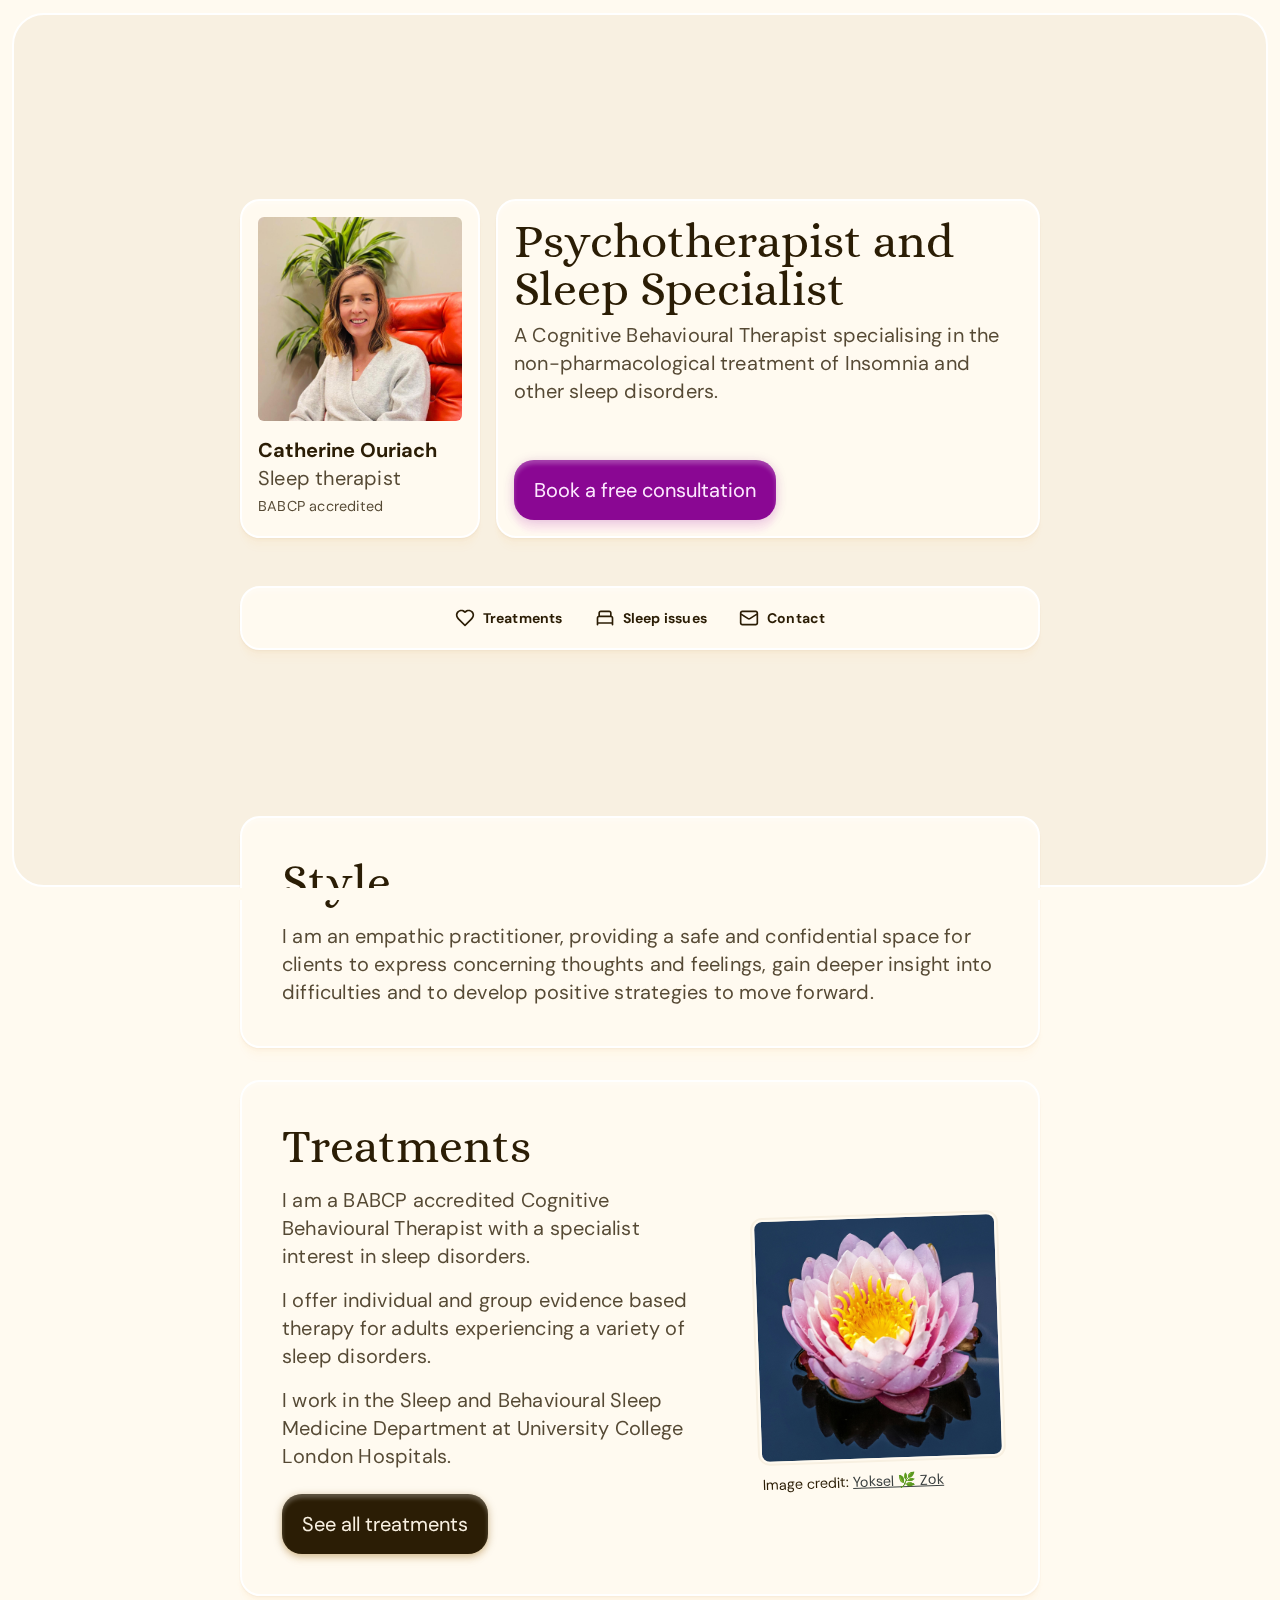
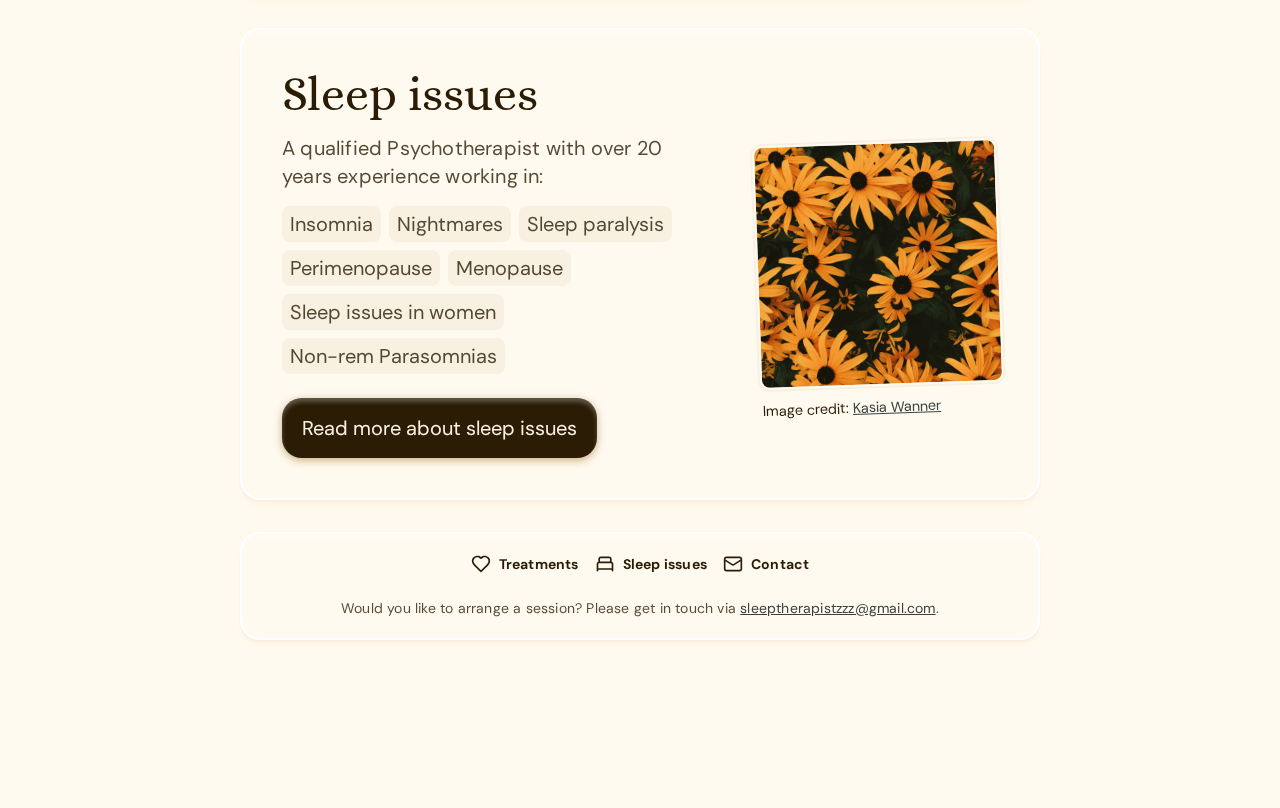
==== index.html @ 9932d6ea "Rename 2025 to index; reset home links" ====
<!doctype html>
<html lang="en">
<head>
    <meta charset="utf-8">
    <title>Catherine Ouriach - Psychotherapist, North London and remote</title>

    <link rel="shortcut icon" type="image/png" href=""/>

    <meta name="description" content="Providing a safe and confidential space for clients online or face to face in North London.">
    <meta name="author" content="Luis Ouriach">
    <meta name="viewport" content="width=device-width, initial-scale=1">

    <meta property="og:title" content="Catherine Ouriach - Psychotherapist, North London and remote" />
    <meta property="og:description" content="Providing a safe and confidential space for clients online or face to face in North London.">
    <meta property="og:image" content="https://raw.githubusercontent.com/louriach/copsychotherapy/master/catherine-ouriach-psychotherapy-share-og.jpg">
    <meta property="og:url" content="https://cospychotherapy.uk/">
    <meta name="twitter:card" content="summary_large_image">

    <meta property="og:site_name" content="Catherine Ouriach - Psychotherapist">
    <meta name="twitter:image:alt" content="Providing a safe and confidential space for clients online or face to face in North London.">

    <link rel="preconnect" href="https://fonts.googleapis.com">
    <link href="https://fonts.googleapis.com/css2?family=Alice&display=swap" rel="stylesheet">
    <link href="https://fonts.googleapis.com/css2?family=DM+Mono:ital,wght@0,300;0,400;0,500;1,300;1,400;1,500&family=DM+Sans:ital,opsz,wght@0,9..40,100..1000;1,9..40,100..1000&display=swap" rel="stylesheet">
    
    <link rel="stylesheet" type="text/css" href="styles.css"/>

</head>

<body>

    <div class="page-border page-border-full"></div>
    <div class="page-border page-border-bottom"></div>
    <div class="page-border page-border-top"></div>

    <div class="container">

        <div class="hero">

            <div class="hero-grid">
                <div class="card card-header">
                    <div>
                        <img src="catherine-ouriach-sleeptherapistzzz.jpg" class="avatar" alt="Catherine Ouriach">
                        <h1 class="text strong">Catherine Ouriach</h1>
                        <p>Sleep therapist</p>
                        <p class="text-small">BABCP accredited</p>
                    </div>
                </div>
    
                <div class="card card-header">
                    <div class="title">
                        <h1 class="card-title">
                            Psychotherapist and Sleep Specialist
                        </h1>
                        <p>
                            A Cognitive Behavioural Therapist specialising in the non-pharmacological treatment of Insomnia and other sleep disorders.
                        </p>
                    </div>
                    <a class="button-link button-link-primary" href="book.html">Book a free consultation</a>
                </div>
            </div>
            <header class="menu header">
                <nav>
                    <ul>
                        <li>
                            <a href="treatments.html" class="nav-link">
                                <svg class="nav-icon" width="20" height="20" viewBox="0 0 20 20" fill="none" xmlns="http://www.w3.org/2000/svg">
                                    <path fill-rule="evenodd" clip-rule="evenodd" d="M2.42049 3.25301C3.43631 2.23719 4.81406 1.6665 6.25065 1.6665C7.06747 1.6665 7.81164 1.78332 8.53966 2.10041C9.05039 2.32285 9.5274 2.63265 10.0007 3.03263C10.4739 2.63265 10.9509 2.32285 11.4616 2.10041C12.1897 1.78332 12.9338 1.6665 13.7506 1.6665C15.1872 1.6665 16.565 2.23719 17.5808 3.25301C18.5966 4.26883 19.1673 5.64658 19.1673 7.08317C19.1673 9.36803 17.6595 11.0441 16.4202 12.2588L10.5899 18.0891C10.2645 18.4145 9.73683 18.4145 9.41139 18.0891L3.58302 12.2607C2.32933 11.0482 0.833984 9.37434 0.833984 7.08317C0.833984 5.64658 1.40467 4.26883 2.42049 3.25301ZM6.25065 3.33317C5.25609 3.33317 4.30226 3.72826 3.599 4.43152C2.89574 5.13478 2.50065 6.08861 2.50065 7.08317C2.50065 8.62222 3.50123 9.86359 4.7465 11.0673L4.75657 11.0772L10.0007 16.3213L15.2507 11.0713C16.4942 9.85279 17.5006 8.61313 17.5006 7.08317C17.5006 6.08861 17.1056 5.13478 16.4023 4.43152C15.699 3.72826 14.7452 3.33317 13.7506 3.33317C13.1008 3.33317 12.595 3.42468 12.1272 3.62843C11.654 3.83453 11.1674 4.17826 10.5899 4.75576C10.2645 5.0812 9.73683 5.0812 9.41139 4.75576C8.83389 4.17826 8.34734 3.83453 7.87414 3.62843C7.40633 3.42468 6.9005 3.33317 6.25065 3.33317Z"/>
                                </svg>                                
                                Treatments
                            </a>
                        </li>
                        <li>
                            <a href="sleep.html" class="nav-link">
                                <svg class="nav-icon"  width="20" height="20" viewBox="0 0 20 20" fill="none" xmlns="http://www.w3.org/2000/svg">
                                    <path fill-rule="evenodd" clip-rule="evenodd" d="M5.83268 4.16667C5.61167 4.16667 5.39971 4.25446 5.24343 4.41074C5.08715 4.56702 4.99935 4.77899 4.99935 5V7.5H14.9993V5C14.9993 4.77899 14.9116 4.56702 14.7553 4.41074C14.599 4.25446 14.387 4.16667 14.166 4.16667H5.83268ZM16.666 7.64298V5C16.666 4.33696 16.4026 3.70107 15.9338 3.23223C15.4649 2.76339 14.8291 2.5 14.166 2.5H5.83268C5.16964 2.5 4.53376 2.76339 4.06492 3.23223C3.59607 3.70107 3.33268 4.33696 3.33268 5V7.64298C2.98443 7.76611 2.66442 7.96606 2.39825 8.23223C1.92941 8.70107 1.66602 9.33696 1.66602 10V16.6667C1.66602 17.1269 2.03911 17.5 2.49935 17.5C2.95959 17.5 3.33268 17.1269 3.33268 16.6667V15.8333H16.666V16.6667C16.666 17.1269 17.0391 17.5 17.4993 17.5C17.9596 17.5 18.3327 17.1269 18.3327 16.6667V10C18.3327 9.33696 18.0693 8.70107 17.6005 8.23223C17.3343 7.96606 17.0143 7.76611 16.666 7.64298ZM16.666 14.1667V10C16.666 9.77899 16.5782 9.56703 16.4219 9.41074C16.2657 9.25446 16.0537 9.16667 15.8327 9.16667H4.16602C3.945 9.16667 3.73304 9.25446 3.57676 9.41074C3.42048 9.56702 3.33268 9.77899 3.33268 10V14.1667H16.666Z"/>
                                </svg>                                                               
                                Sleep issues
                            </a>
                        </li>                                     
                        <li>
                            <a href="contact.html" class="nav-link">
                                <svg class="nav-icon"  width="20" height="20" viewBox="0 0 20 20" fill="none" xmlns="http://www.w3.org/2000/svg">
                                    <path fill-rule="evenodd" clip-rule="evenodd" d="M3.33409 4.16667C2.87385 4.16667 2.50076 4.53976 2.50076 5V5.37553L9.58672 9.87831C9.71095 9.95566 9.85438 9.99668 10.0008 9.99668C10.1471 9.99668 10.2906 9.95566 10.4148 9.87831C10.4154 9.87793 10.416 9.87754 10.4167 9.87715L17.5008 5.37553V5C17.5008 4.53976 17.1277 4.16667 16.6674 4.16667H3.33409ZM19.1674 5.8193V5C19.1674 3.61929 18.0481 2.5 16.6674 2.5H3.33409C1.95338 2.5 0.83409 3.61929 0.83409 5V5.81927C0.833949 5.82813 0.833949 5.83698 0.83409 5.84582V15C0.83409 16.3807 1.95338 17.5 3.33409 17.5H16.6674C18.0481 17.5 19.1674 16.3807 19.1674 15V5.84579C19.1676 5.83697 19.1676 5.82814 19.1674 5.8193ZM17.5008 7.35023L11.3015 11.2895C10.9117 11.5338 10.4608 11.6633 10.0008 11.6633C9.54067 11.6633 9.08987 11.5338 8.69998 11.2895L8.69547 11.2867L2.50076 7.35023V15C2.50076 15.4602 2.87385 15.8333 3.33409 15.8333H16.6674C17.1277 15.8333 17.5008 15.4602 17.5008 15V7.35023Z" />
                                </svg>                                                                                              
                                Contact
                            </a>
                        </li>                                                            
                    </ul>
                </nav>
            </header>
        </div>

        <div class="card">
            <div class="body">
                <h1 class="card-title">
                    Style
                </h1>
                <p>
                    I am an empathic practitioner, providing a safe and confidential space for clients to express concerning thoughts and feelings, gain deeper insight into difficulties and to develop positive strategies to move forward.
                </p>
            </div>
        </div> 

        <div class="card card-with-image">
            <div class="card-image">
                <figure>
                    <img src="co-lotus.jpg" alt="Lotus flower" />
                    <figcaption>Image credit: <a href="https://unsplash.com/@yoksel">Yoksel 🌿 Zok</a></figcaption>
                </figure>                
            </div>
            <div class="body">
                <h1 class="card-title">
                    Treatments
                </h1>
                <p>
                    I am a BABCP accredited Cognitive Behavioural Therapist with a specialist interest in sleep disorders.
                </p>
                <p>
                    I offer individual and group evidence based therapy for adults experiencing a variety of sleep disorders.
                </p> 
                <p>
                    I work in the Sleep and Behavioural Sleep Medicine Department at University College London Hospitals.
                </p>
                <div class="mt-1">
                    <a class="button-link button-link-alt" href="treatments.html">See all treatments</a>
                </div>
            </div>
        </div>
        
        <div class="card card-with-image">
            <div class="card-image">
                <figure>
                    <img src="co-sunflowers.jpg" alt="Sunflowers" />
                    <figcaption>Image credit: <a href="https://unsplash.com/@tueio">Kasia Wanner</a></figcaption>
                </figure>                  
            </div>
            <div class="body">
                <h1 class="card-title">
                    Sleep issues
                </h1>
                <p>
                    A qualified Psychotherapist with over 20 years experience working in:
                </p>
                <div class="pill-list">
                    <span class="pill">Insomnia</span>
                    <span class="pill">Nightmares</span>
                    <span class="pill">Sleep paralysis</span>
                    <span class="pill">Perimenopause</span>
                    <span class="pill">Menopause</span>
                    <span class="pill">Sleep issues in women</span>
                    <span class="pill">Non-rem Parasomnias</span>
                </div>
                <div class="mt-1">
                    <a class="button-link button-link-alt" href="sleep.html">Read more about sleep issues</a>
                </div>
            </div>
        </div>            

        <footer class="menu footer">
            <nav class="footer-nav">
                <ul>
                    <li>
                        <a href="treatments.html" class="nav-link">
                            <svg class="nav-icon" width="20" height="20" viewBox="0 0 20 20" fill="none" xmlns="http://www.w3.org/2000/svg">
                                <path fill-rule="evenodd" clip-rule="evenodd" d="M2.42049 3.25301C3.43631 2.23719 4.81406 1.6665 6.25065 1.6665C7.06747 1.6665 7.81164 1.78332 8.53966 2.10041C9.05039 2.32285 9.5274 2.63265 10.0007 3.03263C10.4739 2.63265 10.9509 2.32285 11.4616 2.10041C12.1897 1.78332 12.9338 1.6665 13.7506 1.6665C15.1872 1.6665 16.565 2.23719 17.5808 3.25301C18.5966 4.26883 19.1673 5.64658 19.1673 7.08317C19.1673 9.36803 17.6595 11.0441 16.4202 12.2588L10.5899 18.0891C10.2645 18.4145 9.73683 18.4145 9.41139 18.0891L3.58302 12.2607C2.32933 11.0482 0.833984 9.37434 0.833984 7.08317C0.833984 5.64658 1.40467 4.26883 2.42049 3.25301ZM6.25065 3.33317C5.25609 3.33317 4.30226 3.72826 3.599 4.43152C2.89574 5.13478 2.50065 6.08861 2.50065 7.08317C2.50065 8.62222 3.50123 9.86359 4.7465 11.0673L4.75657 11.0772L10.0007 16.3213L15.2507 11.0713C16.4942 9.85279 17.5006 8.61313 17.5006 7.08317C17.5006 6.08861 17.1056 5.13478 16.4023 4.43152C15.699 3.72826 14.7452 3.33317 13.7506 3.33317C13.1008 3.33317 12.595 3.42468 12.1272 3.62843C11.654 3.83453 11.1674 4.17826 10.5899 4.75576C10.2645 5.0812 9.73683 5.0812 9.41139 4.75576C8.83389 4.17826 8.34734 3.83453 7.87414 3.62843C7.40633 3.42468 6.9005 3.33317 6.25065 3.33317Z"/>
                            </svg>                                
                            Treatments
                        </a>
                    </li>
                    <li>
                        <a href="sleep.html" class="nav-link">
                            <svg class="nav-icon"  width="20" height="20" viewBox="0 0 20 20" fill="none" xmlns="http://www.w3.org/2000/svg">
                                <path fill-rule="evenodd" clip-rule="evenodd" d="M5.83268 4.16667C5.61167 4.16667 5.39971 4.25446 5.24343 4.41074C5.08715 4.56702 4.99935 4.77899 4.99935 5V7.5H14.9993V5C14.9993 4.77899 14.9116 4.56702 14.7553 4.41074C14.599 4.25446 14.387 4.16667 14.166 4.16667H5.83268ZM16.666 7.64298V5C16.666 4.33696 16.4026 3.70107 15.9338 3.23223C15.4649 2.76339 14.8291 2.5 14.166 2.5H5.83268C5.16964 2.5 4.53376 2.76339 4.06492 3.23223C3.59607 3.70107 3.33268 4.33696 3.33268 5V7.64298C2.98443 7.76611 2.66442 7.96606 2.39825 8.23223C1.92941 8.70107 1.66602 9.33696 1.66602 10V16.6667C1.66602 17.1269 2.03911 17.5 2.49935 17.5C2.95959 17.5 3.33268 17.1269 3.33268 16.6667V15.8333H16.666V16.6667C16.666 17.1269 17.0391 17.5 17.4993 17.5C17.9596 17.5 18.3327 17.1269 18.3327 16.6667V10C18.3327 9.33696 18.0693 8.70107 17.6005 8.23223C17.3343 7.96606 17.0143 7.76611 16.666 7.64298ZM16.666 14.1667V10C16.666 9.77899 16.5782 9.56703 16.4219 9.41074C16.2657 9.25446 16.0537 9.16667 15.8327 9.16667H4.16602C3.945 9.16667 3.73304 9.25446 3.57676 9.41074C3.42048 9.56702 3.33268 9.77899 3.33268 10V14.1667H16.666Z"/>
                            </svg>                                                               
                            Sleep issues
                        </a>
                    </li>                                                                                             
                    <li>
                        <a href="contact.html" class="nav-link">
                            <svg class="nav-icon"  width="20" height="20" viewBox="0 0 20 20" fill="none" xmlns="http://www.w3.org/2000/svg">
                                <path fill-rule="evenodd" clip-rule="evenodd" d="M3.33409 4.16667C2.87385 4.16667 2.50076 4.53976 2.50076 5V5.37553L9.58672 9.87831C9.71095 9.95566 9.85438 9.99668 10.0008 9.99668C10.1471 9.99668 10.2906 9.95566 10.4148 9.87831C10.4154 9.87793 10.416 9.87754 10.4167 9.87715L17.5008 5.37553V5C17.5008 4.53976 17.1277 4.16667 16.6674 4.16667H3.33409ZM19.1674 5.8193V5C19.1674 3.61929 18.0481 2.5 16.6674 2.5H3.33409C1.95338 2.5 0.83409 3.61929 0.83409 5V5.81927C0.833949 5.82813 0.833949 5.83698 0.83409 5.84582V15C0.83409 16.3807 1.95338 17.5 3.33409 17.5H16.6674C18.0481 17.5 19.1674 16.3807 19.1674 15V5.84579C19.1676 5.83697 19.1676 5.82814 19.1674 5.8193ZM17.5008 7.35023L11.3015 11.2895C10.9117 11.5338 10.4608 11.6633 10.0008 11.6633C9.54067 11.6633 9.08987 11.5338 8.69998 11.2895L8.69547 11.2867L2.50076 7.35023V15C2.50076 15.4602 2.87385 15.8333 3.33409 15.8333H16.6674C17.1277 15.8333 17.5008 15.4602 17.5008 15V7.35023Z" />
                            </svg>                                                                                              
                            Contact
                        </a>
                    </li>   
                    <li>
                        Would you like to arrange a session? Please get in touch via <a href="mailto:sleeptherapistzzz@gmail.com">sleeptherapistzzz@gmail.com</a>.
                    </li>
                </ul>
            </nav>
        </footer>
    </div>

    
<script async src="https://www.googletagmanager.com/gtag/js?id=UA-164717998-1"></script>
<script>
  window.dataLayer = window.dataLayer || [];
  function gtag(){dataLayer.push(arguments);}
  gtag('js', new Date());

  gtag('config', 'UA-164717998-1');
</script>

<script>

    let scrollpos = window.scrollY
    const header = document.querySelector("header")
    const scrollPosition = '768'

    const add_class_on_scroll = () => header.classList.add("scrolled")
    const remove_class_on_scroll = () => header.classList.remove("scrolled")

    window.addEventListener('scroll', function() { 
    scrollpos = window.scrollY;

    if (scrollpos >= scrollPosition) { add_class_on_scroll() }
    else { remove_class_on_scroll() }
    })

    var sticky = header.offsetTop;

    function myFunction() {
    if (window.scrollpos > sticky) {
        header.classList.add("sticky");
    } else {
        header.classList.remove("sticky");
    }
    }  

</script>

</body>
</html>
---- styles.css ----
/* http://meyerweb.com/eric/tools/css/reset/ 
   v2.0 | 20110126
   License: none (public domain)
*/

html, body, div, span, applet, object, iframe,
h1, h2, h3, h4, h5, h6, p, blockquote, pre,
a, abbr, acronym, address, big, cite, code,
del, dfn, em, img, ins, kbd, q, s, samp,
small, strike, strong, sub, sup, tt, var,
b, u, i, center,
dl, dt, dd, ol, ul, li,
fieldset, form, label, legend,
table, caption, tbody, tfoot, thead, tr, th, td,
article, aside, canvas, details, embed, 
figure, figcaption, footer, header, hgroup, 
menu, nav, output, ruby, section, summary,
time, mark, audio, video {
	margin: 0;
	padding: 0;
	border: 0;
	font-size: 100%;
	font: inherit;
	vertical-align: baseline;
}
/* HTML5 display-role reset for older browsers */
article, aside, details, figcaption, figure, 
footer, header, hgroup, menu, nav, section {
	display: block;
}

body {
	line-height: 1;
}

body, html {
    height: 100%;
    width: 100%;
}

:root {
    /* Primitives */
    --purple-strong: #8A0793;
    --purple-weak: #FDE8FF;

    /* Padding */
    --padding-card: 24px;
    --padding-card-inner: 16px;
    --padding-button: 16px 20px;

    /* Widths */
    --container-width: 800px;

    /* Colors */
    --color-yellow-soft: #F8F0E1;
    --color-yellow-bright: #FFFAF0;
    --color-yellow-strong: #2B1D05;
    --color-text: #2B1D05;
    --color-text-secondary: rgba(43, 29, 5, 0.8);
    --color-background-button-primary: var(--purple-strong);
    --color-foreground-button-primary: var(--purple-weak);
    --color-background-button-alt: var(--color-text);
    --color-foreground-button-alt: var(--color-yellow-soft);

    /* Radius */
    --radius-card: 20px;
    --radius-pill: 8px;

    /* Grid */
    --space-grid: 20px;
    --space-1: 8px;
    --space-2: 16px;
    --space-3: 24px;
    --space-4: 32px;
    --space-5: 48px;

    /* Shadows */
    --shadow-card: 0px 13px 5px rgba(255, 199, 96, 0.01), 0px 7px 4px rgba(255, 204, 109, 0.04), 0px 3px 3px rgba(209, 136, 0, 0.04), 0px 1px 2px rgba(126, 82, 0, 0.04), inset 0px 4px 4px rgba(255, 255, 255, 0.25);
    --shadow-button-primary: 0px 13px 5px rgba(244, 96, 255, 0.01), 0px 12px 4px rgba(245, 109, 255, 0.04), 0px 6px 16px rgba(195, 0, 209, 0.04), 0px 2px 12px rgba(118, 0, 126, 0.2), inset 0px 4px 4px rgba(255, 255, 255, 0.24);
    --shadow-button-alt: 0px 13px 5px rgba(255, 197, 96, 0.01), 0px 7px 4px rgba(255, 201, 109, 0.04), 0px 3px 3px rgba(209, 132, 0, 0.04), 0px 2px 8px rgba(126, 80, 0, 0.4), inset 0px 4px 4px rgba(255, 255, 255, 0.25);
    --shadow-header: 0px 13px 5px rgba(255, 197, 96, 0.01), 0px 7px 4px rgba(255, 201, 109, 0.04), 0px 3px 3px rgba(209, 132, 0, 0.04), 0px 2px 8px rgba(126, 80, 0, 0.4), inset 0px 4px 4px rgba(255, 255, 255, 0.25);

    /* Typography */
    --family-title: 'Alice', serif;
    --weight-title: 400;
    --size-title: 2rem;
    --size-title-secondary: 1.75rem;
    --size-title-tertiary: 1.5rem;
    --line-height-title: 100%;
    --family-body: 'DM Sans', sans-serif;
    --weight-body: 400;
    --size-body: 1.1rem;
    --line-height-body: 140%;
    --letter-spacing-body: .2px;
    --size-small: .9rem;
    --size-menu: 1rem;
}

@media all and (min-width: 768px) {
    :root {
        --space-grid: 32px;
        --space-1: 8px;
        --space-2: 16px;
        --space-3: 32px;
        --space-4: 48px;
        --space-5: 64px;
        --size-title: 3rem;
        --size-body: 1.25rem;
        --size-menu: 14px;
        --padding-card: 40px;
    }
}

a {
    color: #3b4040;
}

h1, h2, h3, h4, h5, h6, .serif {
    font-family: 'Alice', serif;
}

body {
    background-color: var(--color-yellow-bright);
    color: var(--color-text);    
    font-family: var(--family-body);
    font-weight: var(--weight-body);
    font-size: var(--size-body);
    line-height: var(--line-height-body);  
    padding: 20px 0;  
}

@media all and (min-width: 768px) {
    body {
        padding: var(--space-5) 0;
    }
}

p, li { 
    color: var(--color-text-secondary);
    letter-spacing: var(--letter-spacing-body);
}

li {
    list-style: inside;
}

figure {
    font-size: var(--size-small);
}

.strong {
    font-weight: 700;
}

.mt-1 {
    margin-top: var(--space-1);
}

.text {
    font-family: var(--family-body);
    font-size: var(--size-body);
    line-height: var(--line-height-body);
}

.text-small {
    font-size: var(--size-small);
}

.page-border {
    background: var(--color-yellow-soft);
    position: fixed;
}

.page-border-full {
    border: 2px solid white;
    bottom: 7px;
    left: 6px;
    right: 6px;
    top: 7px;
    border-radius: calc(var(--radius-card) + 12px);
    z-index: -1;
}

.page-border-bottom, .page-border-top {
    background-color: var(--color-yellow-bright);
}

.page-border-bottom {
    height: 6px;
    left: 6px;
    right: 6px;
    bottom: 0;
    z-index: 2;
}

.page-border-top {
    height: 6px;
    left: 6px;
    right: 6px;
    top: 0;
    border-radius: 0 0 var(--radius-card) var(--radius-card);
    z-index: 2;
}

@media all and (min-width: 768px) {
    .page-border-full {
        bottom: 13px;
        left: 12px;
        right: 12px;
        top: 13px;
    }

    .page-border-bottom {
        height: 12px;
        left: 12px;
        right: 12px;
    }

    .page-border-top {
        height: 12px;
        left: 12px;
        right: 12px;
    }
}

@keyframes containerFadeIn {
    0% {
        opacity: 0;
    }

    100% {
        opacity: 1;
    }
}

.container {
    animation: containerFadeIn 3s ease 0s 1 normal forwards;
    display: flex;
    flex-direction: column;
    gap: var(--space-grid);
    margin: auto;
    max-width: var(--container-width);
    padding-bottom: var(--space-4);
    width: calc(100% - 40px);
}

.hero {
    display: flex;
    flex-direction: column;
    justify-content: center;
    gap: var(--space-2);
}

@media all and (min-width: 768px) {
    .hero {
        height: 80vh;
        gap: var(--space-4);
    }
}

.hero-grid {
    border-radius: var(--radius-card);
    display: flex;
    flex-direction: column;
    gap: var(--space-2);
}

@media all and (min-width: 768px) {
    .hero-grid {
        display: grid;
        grid-template-columns: 240px 3fr;
        grid-template-rows: 1fr;
    }
}

.menu {
    align-items: center;
    background: var(--color-yellow-bright);
    border: 2px solid white;
    border-radius: var(--radius-card);
    box-shadow: var(--shadow-card);
    display: flex;
    font-size: var(--size-menu);
    justify-content: center;
    margin: 0;
    padding: 12px 16px;
    z-index: 3;
}

.menu ul {
    align-items: center;
    display: flex;
    flex-wrap: wrap;
    gap: var(--space-2);
    justify-content: center;
}

.menu li {
    list-style: none;
}

@media all and (max-width: 768px) {
    .menu ul {
            flex-wrap: wrap;
    }
    @keyframes headerFadeIn {
        0%, 50% {
            opacity: 0;
            margin-bottom: -100px;
        }

        75% {
            margin-bottom: 0;
            opacity: 1;
        }
    }

    .header {
        animation: headerFadeIn 2s ease 0s 1 normal forwards;
    }
}

@media all and (max-width: 768px) {
    .header {
        bottom: 12px;
        border-radius: 26px;
        left: 12px;
        right: 12px;
        position: fixed;
        z-index: 4;
    }
    .header.scrolled {
        bottom: 12px;
        left: 12px;
        right: 12px;
    }
}

@media all and (min-width: 768px) {
    .menu {
        padding: 16px 24px;
    }

    .header {
        border-radius: var(--radius-card);
    }

    .header ul {
        display: flex;
        gap: var(--space-3);
    }

    @keyframes headerFadeIn {
        0% {
            height: 0;
            opacity: 0;
            margin-top: -100px;
        }

        75% {
            opacity: 1;
            margin-top: 0;
        }
    }

    .header.scrolled {
        animation: headerFadeIn .5s ease 0s 1 normal forwards;
        position: fixed;
        top: var(--space-3);
        transform: translateX(-50%);
        left: 50%;
    }

}

.nav-link {
    align-items: center;
    display: flex;
    color: var(--color-text);
    font-weight: bold;
    gap: var(--space-1);
    text-decoration: none;
}

.nav-link:hover, .nav-link-active {
    color: var(--purple-strong);
}

.nav-icon {
    fill: var(--color-text);
    transition: all ease .25s;
}

.menu li:hover .nav-icon, .nav-link-active .nav-icon {
    fill: var(--purple-strong);
    transform: scale(1.1) rotate(-3deg);
}

.footer {
    margin-bottom: 120px;
}

.footer-nav ul {
    align-items: center;
    flex-wrap: wrap;
    justify-content: center;
}

.avatar {
    border: 2px solid var(--color-yellow-border);
    border-radius: 6px;
}

.card {
    background: var(--color-yellow-bright);
    border: 2px solid white;
    border-radius: var(--radius-card);
    box-shadow: var(--shadow-card);
    padding: var(--padding-card);
    display: flex;
    flex-direction: column;
    gap: var(--space-3);
}

.card-header {
    padding: var(--padding-card-inner);
}

.card-header .avatar {
    margin-bottom: var(--space-1);
    width: 100%;
}

.card-with-image {
    display: flex;
    flex-direction: column;
    gap: var(--space-4);
}

@media all and (min-width: 768px) {
    .card-with-image {
        align-items: center;
        display: grid;
        flex-direction: column-reverse;
        grid-template-columns: 1fr 240px;
        grid-template-rows: 1fr;
        grid-column-gap: var(--space-4);
    }
}

.card-with-image .card-image {
    order: -1;
}

.body {
    display: flex;
    flex-direction: column;
    gap: var(--space-2);
    order: 1;
}

@media all and (min-width: 768px) {
    .card-with-image .card-image {
        order: 1;
    }

    .body {
        order: -1;
    }
}

.card-title, .card-title-secondary, .card-title-tertiary {
    color: var(--color-yellow-strong);    
    font-family: var(--family-title);
    font-weight: var(--weight-title);
    line-height: var(--line-height-title);    
}

.card-title {
    font-size: var(--size-title);
}

.card-title-secondary {
    font-size: var(--size-title-secondary);
}

.card-title-tertiary {
    font-size: var(--size-title-tertiary);
}

.card-grid {
    display: flex;
    gap: var(--space-2);
}

.card-image {
    aspect-ratio: 1;
    box-shadow: 0px 0px 0px 2px var(--color-yellow-bright), 0px 0px 0px 4px var(--color-yellow-soft);
    border-radius: 8px;
    transform: rotate(-2deg);
    display: flex; 
}

.card-image img, .rounded-img {
    border-radius: 8px;
    width: 100%;
}

.title {
    display: flex;
    flex: 1;
    flex-direction: column;
    gap: var(--space-1);    
}

.text-block {
    display: flex;
    flex-direction: column;
    gap: var(--space-1);
}

.button-link {
    align-self: flex-start;
    border-radius: var(--radius-card);
    display: inline-flex;
    padding: var(--padding-button);
    text-decoration: none;
    transition: all ease .25s;
}

.button-link:hover {
    transform: scale(1.01) translateY(-1px);
}

.button-link-primary {
    background: var(--color-background-button-primary);
    box-shadow: var(--shadow-button-primary);
    color: var(--color-foreground-button-primary);
}

.button-link-alt {
    background: var(--color-background-button-alt);
    box-shadow: var(--shadow-button-alt);
    color: var(--color-foreground-button-alt);
}

.pill-list {
    display: flex;
    flex-wrap: wrap;
    gap: var(--space-1);
}

.pill {
    align-self: flex-start;    
    background: var(--color-yellow-soft);
    border-radius: var(--radius-pill);
    color: var(--color-text-secondary);
    display: flex;
    padding: 4px 8px;
}
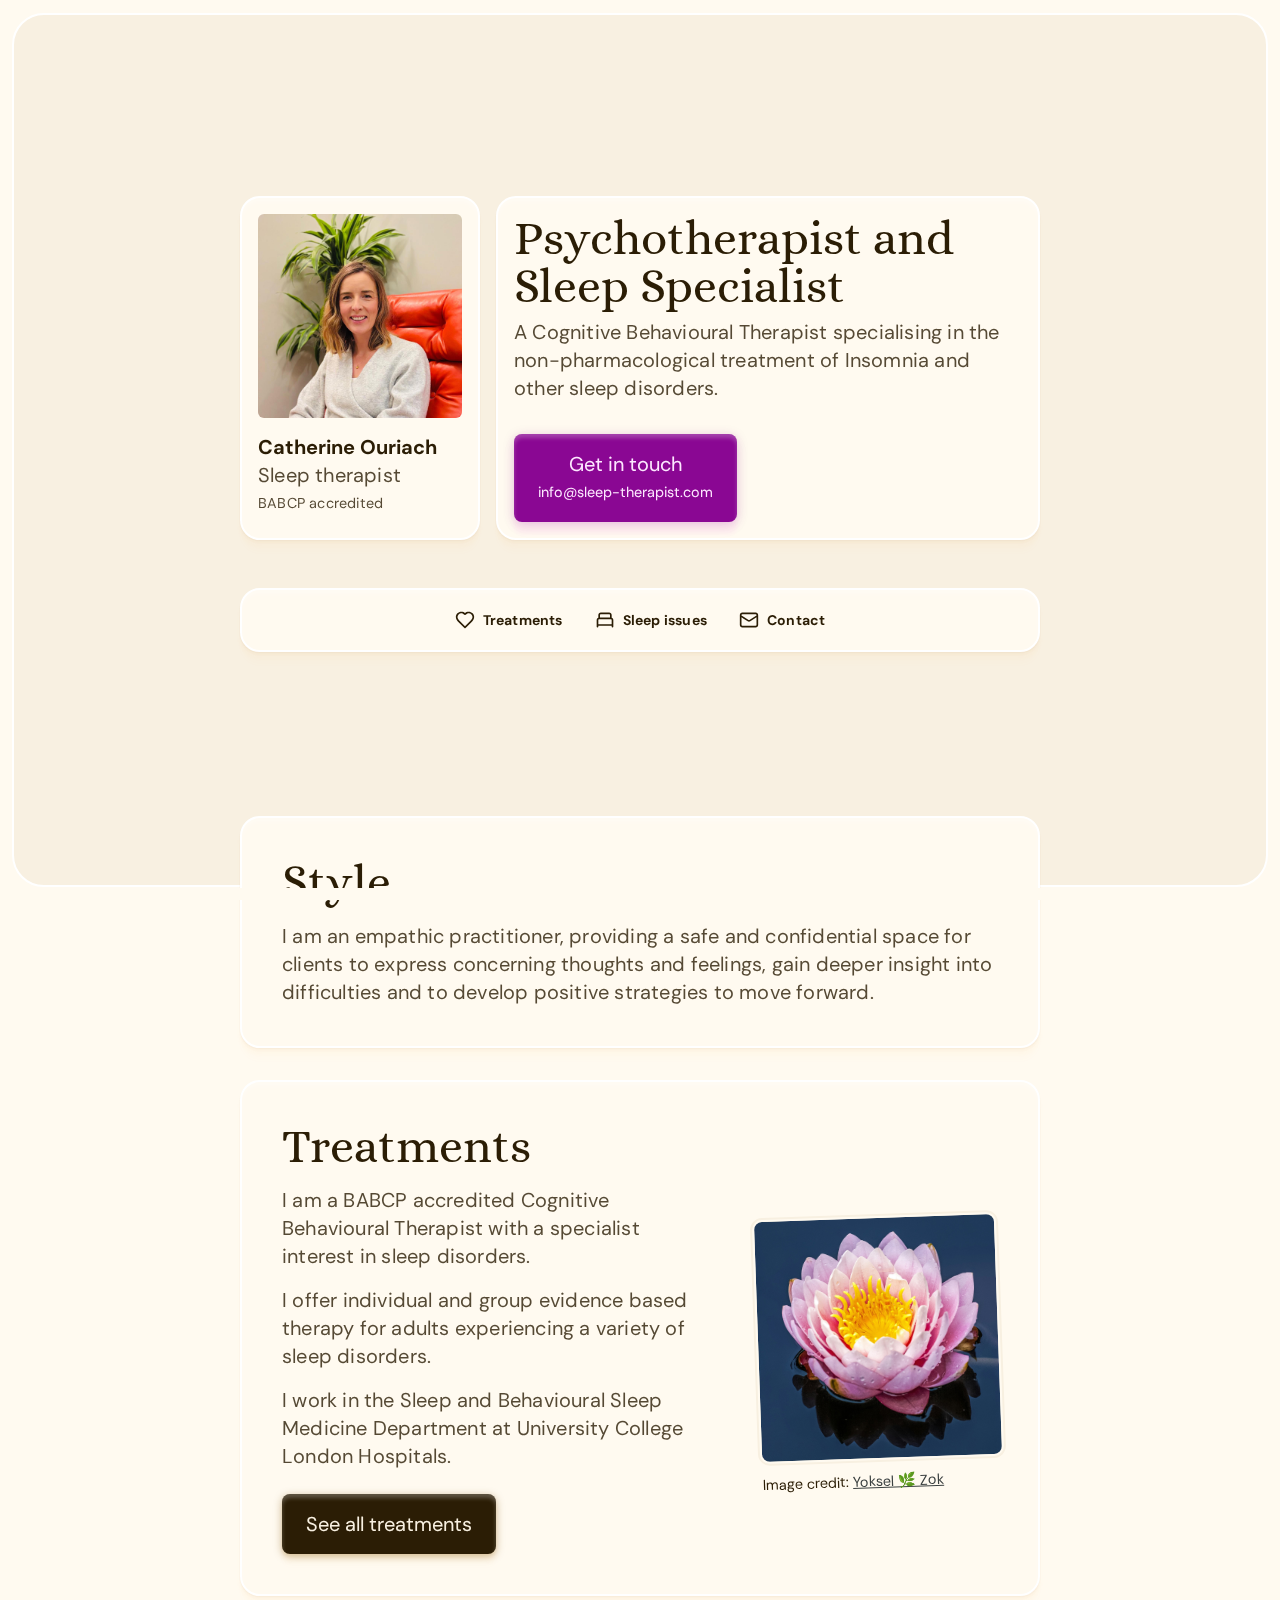
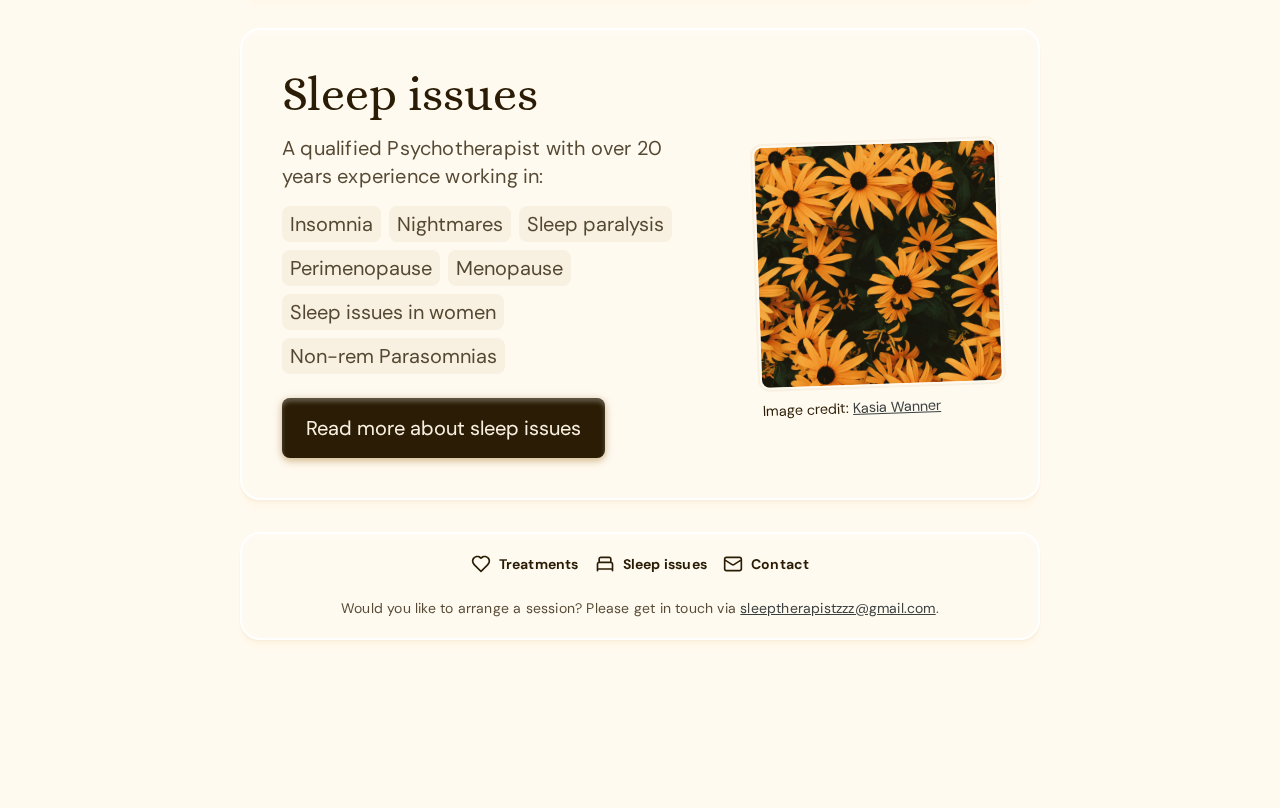
==== commit c66229d0: "Add mail text to button" ====
--- a/index.html
+++ b/index.html
@@ -56,7 +56,9 @@
                             A Cognitive Behavioural Therapist specialising in the non-pharmacological treatment of Insomnia and other sleep disorders.
                         </p>
                     </div>
-                    <a class="button-link button-link-primary" href="book.html">Book a free consultation</a>
+                    <div class="link-block">
+                        <a class="button-link button-link-primary" href="mailto:info@sleep-therapist.com">Get in touch<span class="mail-link">info@sleep-therapist.com</span></a>
+                    </div>
                 </div>
             </div>
             <header class="menu header">
@@ -185,7 +187,7 @@
                         </a>
                     </li>   
                     <li>
-                        Would you like to arrange a session? Please get in touch via <a href="mailto:sleeptherapistzzz@gmail.com">sleeptherapistzzz@gmail.com</a>.
+                        Would you like to arrange a session? Please get in touch via <a href="mailto:info@sleep-therapist.com">sleeptherapistzzz@gmail.com</a>.
                     </li>
                 </ul>
             </nav>
@@ -221,14 +223,4 @@
     var sticky = header.offsetTop;
 
     function myFunction() {
-    if (window.scrollpos > sticky) {
-        header.classList.add("sticky");
-    } else {
-        header.classList.remove("sticky");
-    }
-    }  
-
-</script>
-
-</body>
-</html>+    if (window.scrollpos > sticky) {--- a/styles.css
+++ b/styles.css
@@ -46,7 +46,7 @@
     /* Padding */
     --padding-card: 24px;
     --padding-card-inner: 16px;
-    --padding-button: 16px 20px;
+    --padding-button: 16px 24px;
 
     /* Widths */
     --container-width: 800px;
@@ -519,11 +519,24 @@
     gap: var(--space-1);
 }
 
+.link-block {
+    display: flex;
+    flex-direction: column;
+    gap: var(--space-1);
+}
+
+.mail-link {
+    font-size: var(--size-small);
+    display: block;
+}
+
 .button-link {
     align-self: flex-start;
-    border-radius: var(--radius-card);
+    border-radius: var(--radius-pill);
     display: inline-flex;
+    flex-direction: column;
     padding: var(--padding-button);
+    text-align: center;
     text-decoration: none;
     transition: all ease .25s;
 }
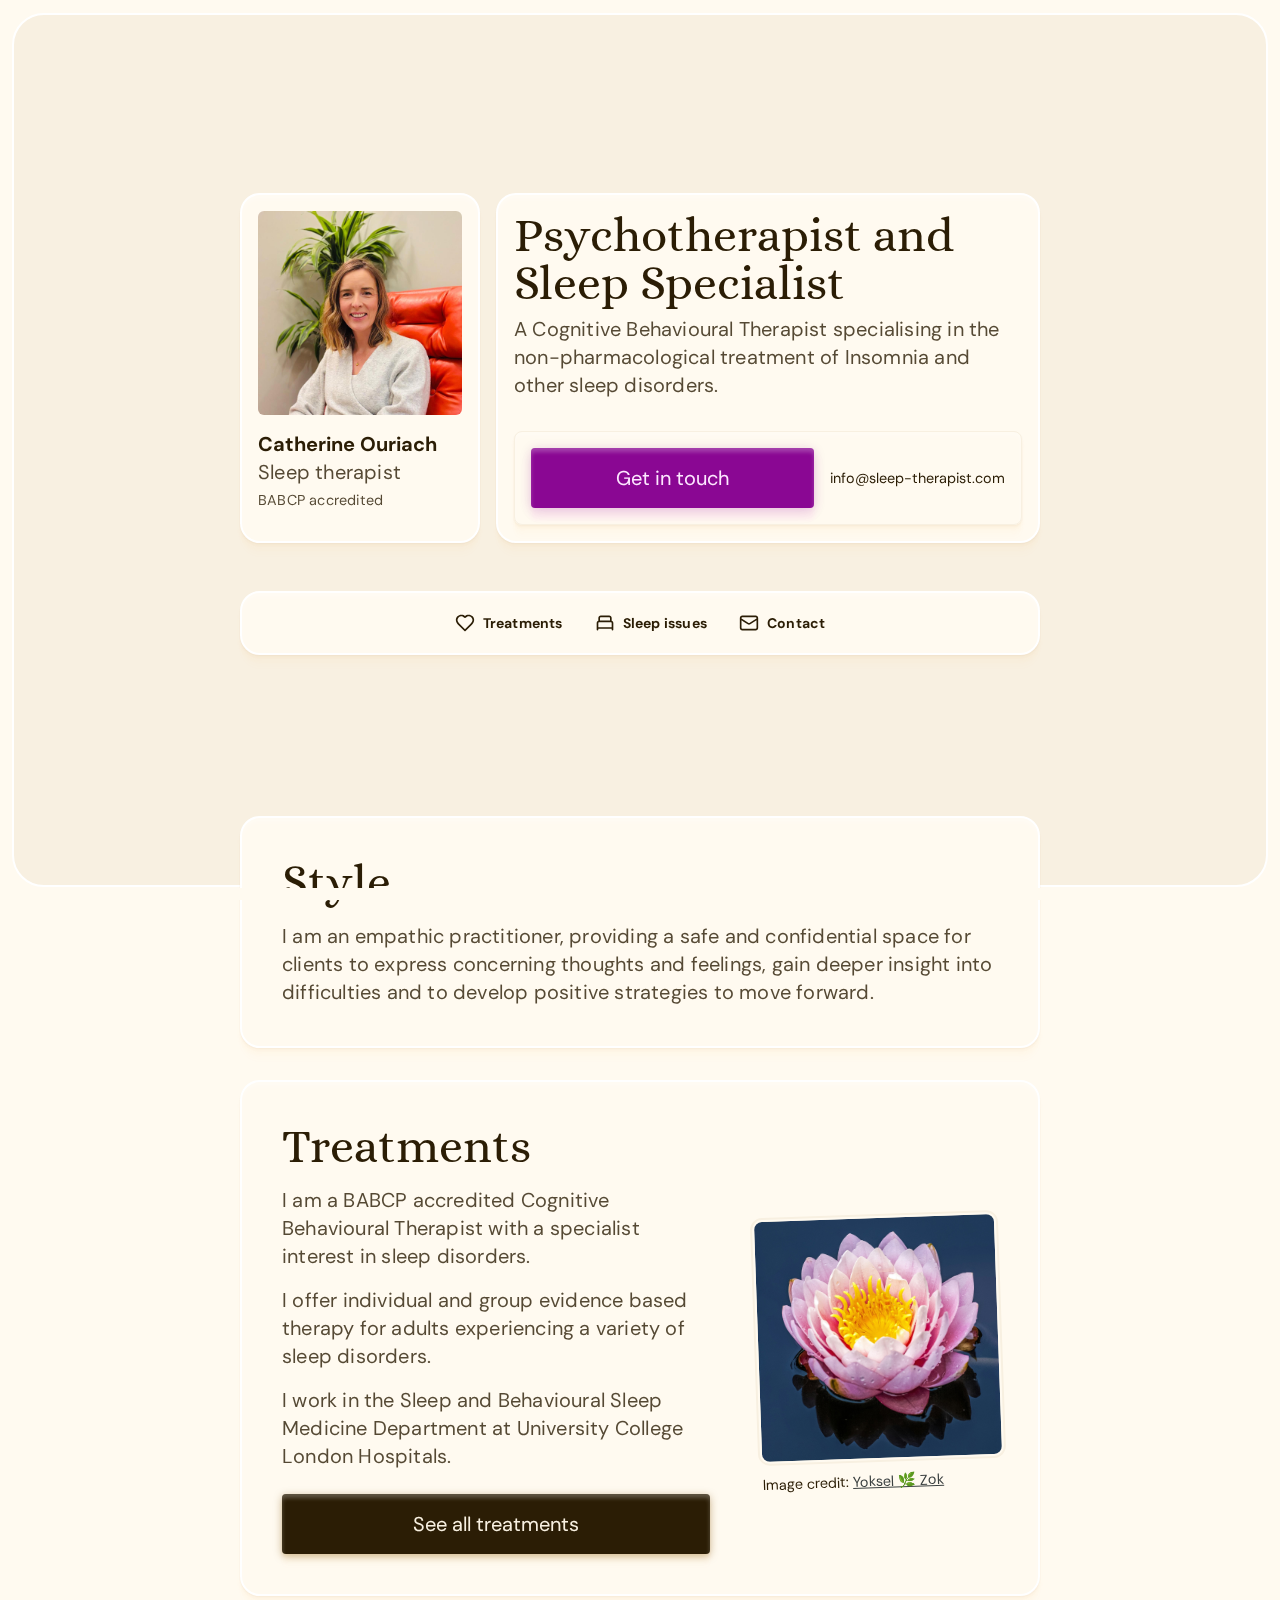
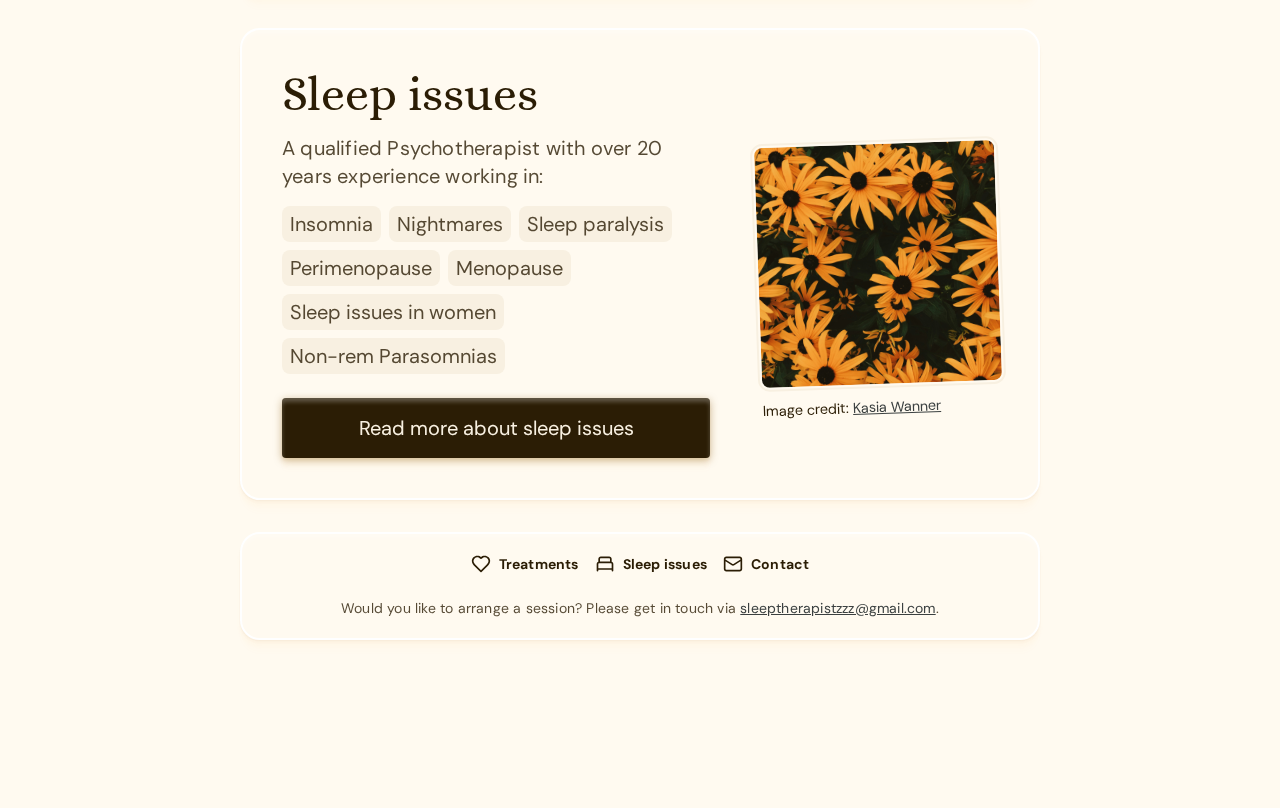
==== commit 81417fa4: "Restyle link block" ====
--- a/index.html
+++ b/index.html
@@ -57,7 +57,8 @@
                         </p>
                     </div>
                     <div class="link-block">
-                        <a class="button-link button-link-primary" href="mailto:info@sleep-therapist.com">Get in touch<span class="mail-link">info@sleep-therapist.com</span></a>
+                        <a class="button-link button-link-primary" href="mailto:info@sleep-therapist.com">Get in touch</a>
+                        <span class="mail-link">info@sleep-therapist.com</span>
                     </div>
                 </div>
             </div>
@@ -223,4 +224,14 @@
     var sticky = header.offsetTop;
 
     function myFunction() {
-    if (window.scrollpos > sticky) {+    if (window.scrollpos > sticky) {
+        header.classList.add("sticky");
+    } else {
+        header.classList.remove("sticky");
+    }
+    }  
+
+</script>
+
+</body>
+</html>--- a/styles.css
+++ b/styles.css
@@ -65,6 +65,7 @@
     /* Radius */
     --radius-card: 20px;
     --radius-pill: 8px;
+    --radius-button-link: 4px;
 
     /* Grid */
     --space-grid: 20px;
@@ -520,25 +521,39 @@
 }
 
 .link-block {
-    display: flex;
-    flex-direction: column;
-    gap: var(--space-1);
+    border-radius: var(--radius-pill);
+    box-shadow: var(--shadow-card);
+    border: 1px solid var(--color-yellow-soft);
+    display: flex;
+    flex-direction: column;
+    gap: var(--space-2);
+    padding: var(--space-1);
+}
+
+@media all and (min-width: 768px) {
+    .link-block {
+        align-items: center;
+        flex-direction: row;
+        padding: var(--space-2);
+    }    
 }
 
 .mail-link {
     font-size: var(--size-small);
     display: block;
+    text-align: center;
 }
 
 .button-link {
-    align-self: flex-start;
-    border-radius: var(--radius-pill);
-    display: inline-flex;
+    align-items: center;
+    border-radius: var(--radius-button-link);
+    display: flex;
     flex-direction: column;
     padding: var(--padding-button);
     text-align: center;
     text-decoration: none;
     transition: all ease .25s;
+    flex: 1;
 }
 
 .button-link:hover {
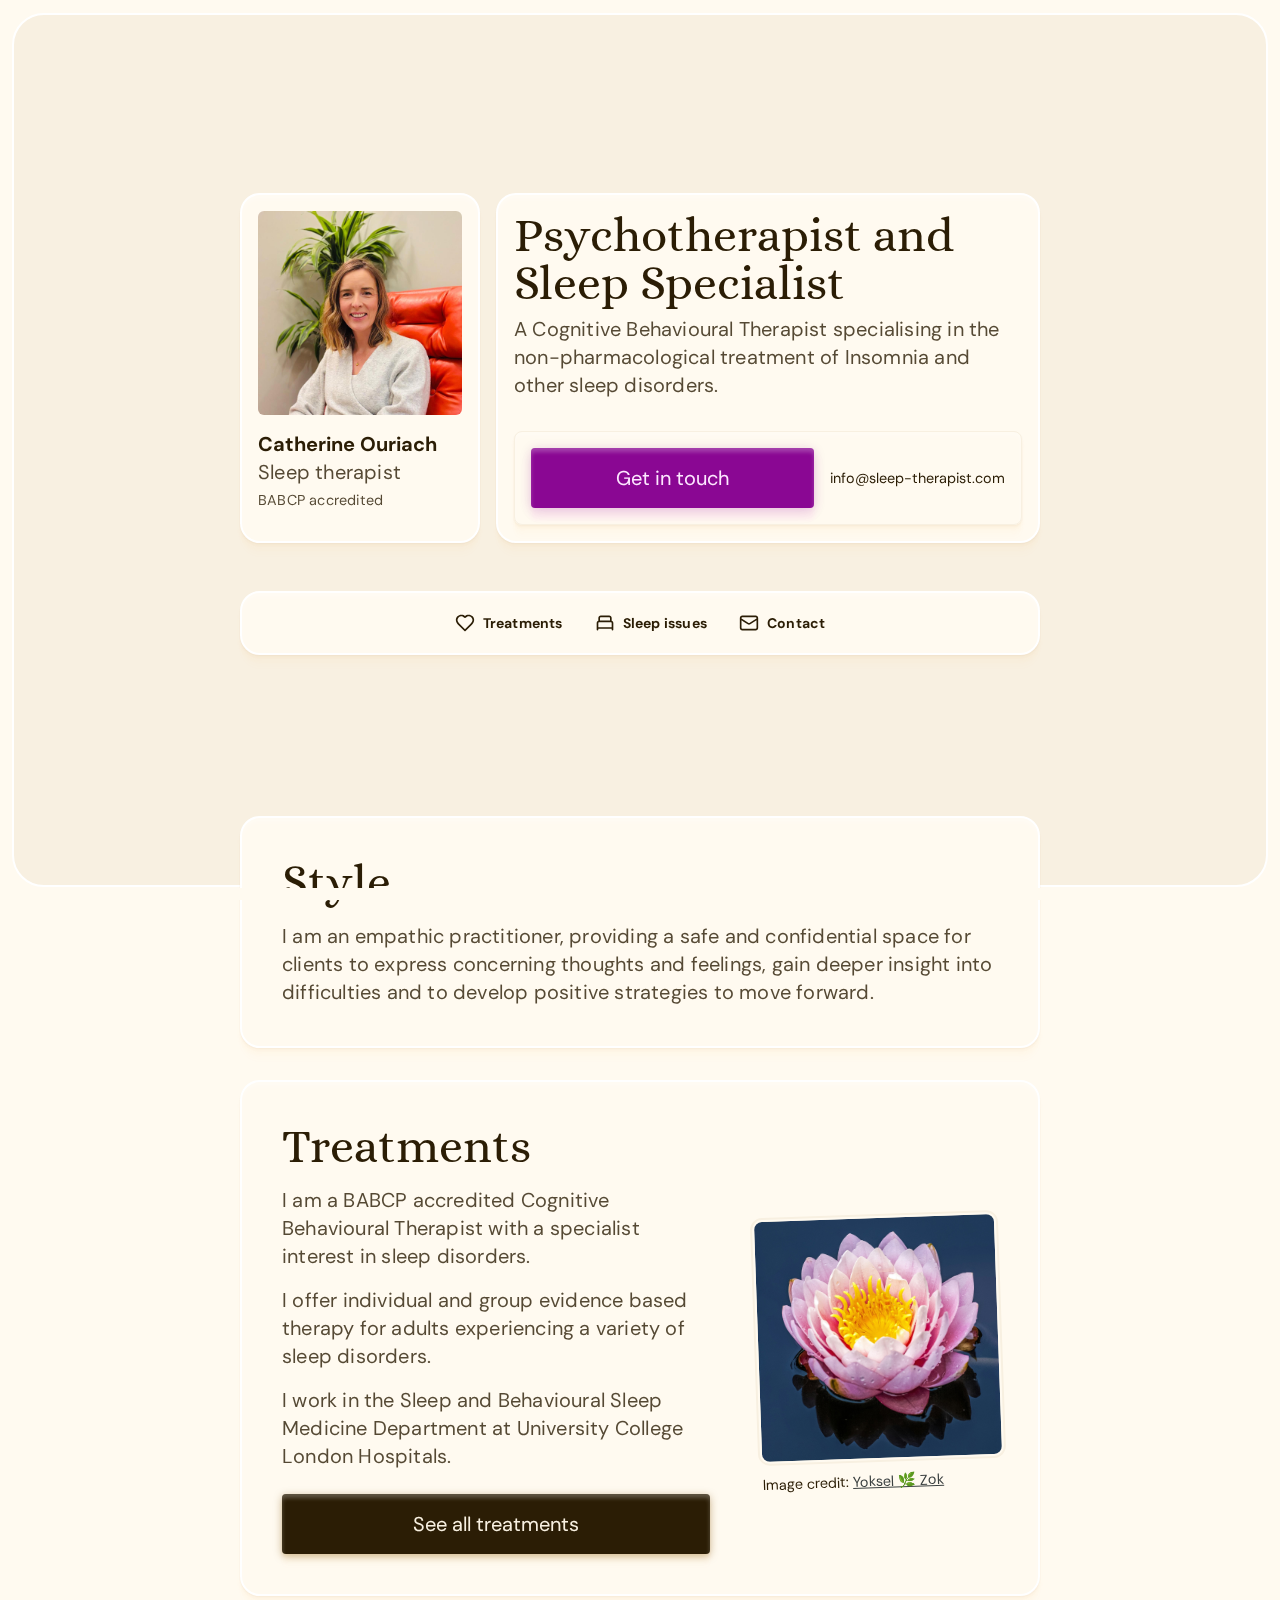
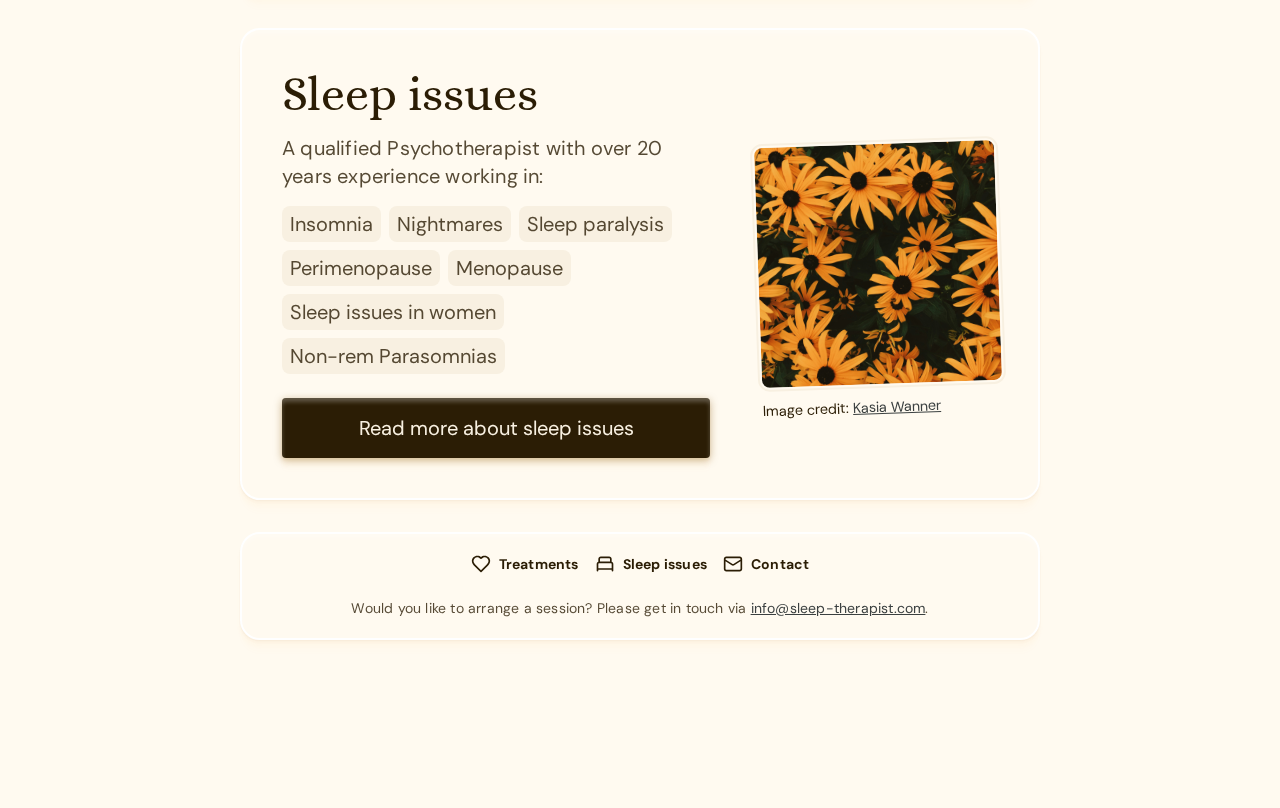
==== commit e9c003bb: "Fix wrong emails" ====
--- a/index.html
+++ b/index.html
@@ -188,7 +188,7 @@
                         </a>
                     </li>   
                     <li>
-                        Would you like to arrange a session? Please get in touch via <a href="mailto:info@sleep-therapist.com">sleeptherapistzzz@gmail.com</a>.
+                        Would you like to arrange a session? Please get in touch via <a href="mailto:info@sleep-therapist.com">info@sleep-therapist.com</a>.
                     </li>
                 </ul>
             </nav>
